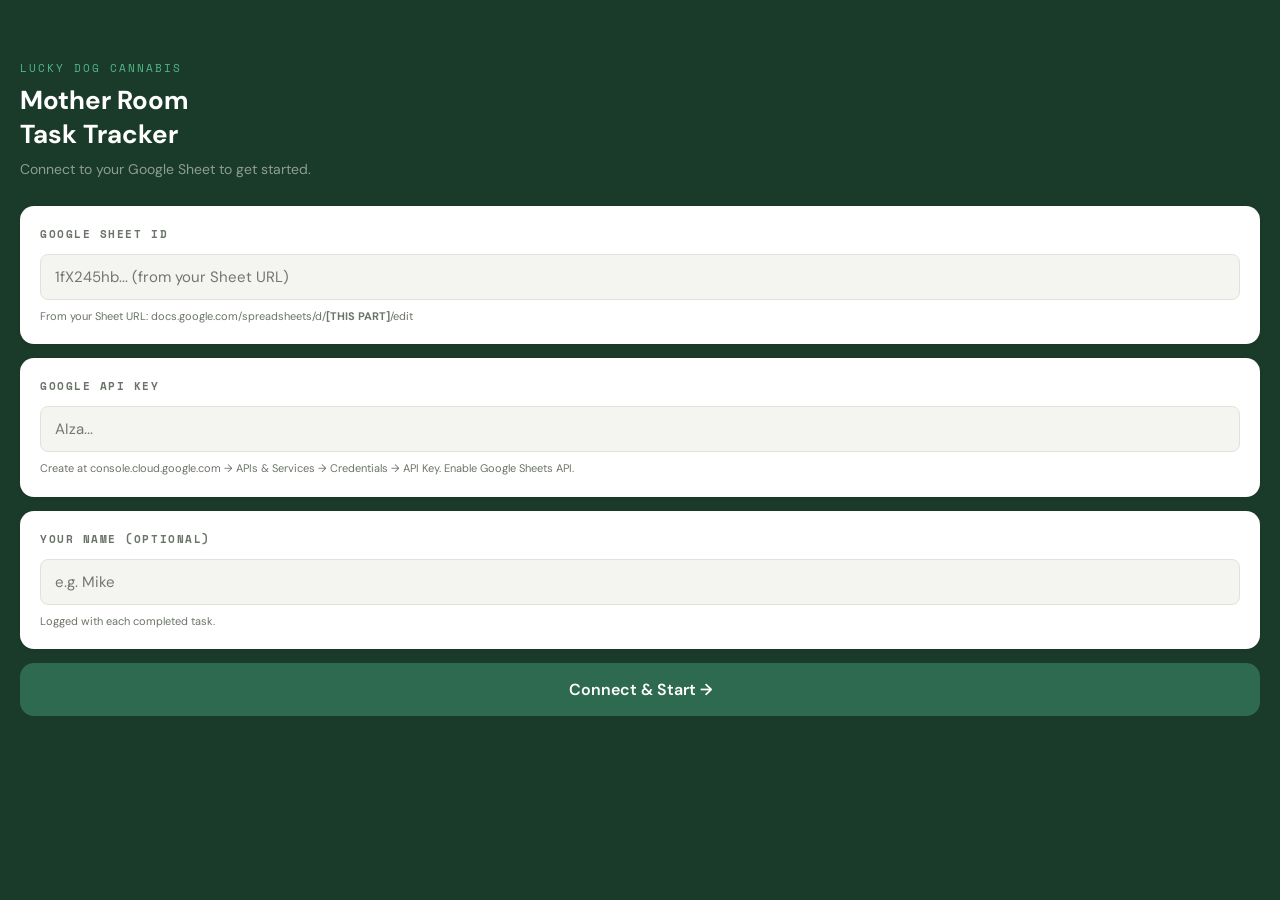
==== lucky_dog_tasks.html @ 485c4fa0 "Add files via upload" ====
<!DOCTYPE html>
<html lang="en">
<head>
<meta charset="UTF-8">
<meta name="viewport" content="width=device-width, initial-scale=1.0, maximum-scale=1.0, user-scalable=no">
<meta name="apple-mobile-web-app-capable" content="yes">
<meta name="apple-mobile-web-app-status-bar-style" content="black-translucent">
<meta name="theme-color" content="#1a3a2a">

  <!-- PWA -->
  <link rel="manifest" href="[data-uri]">
  <meta name="mobile-web-app-capable" content="yes">
  <meta name="apple-mobile-web-app-capable" content="yes">
  <meta name="apple-mobile-web-app-status-bar-style" content="black-translucent">
  <meta name="apple-mobile-web-app-title" content="Lucky Dog">
  <link rel="apple-touch-icon" href="[data-uri]">
  <link rel="icon" type="image/png" href="[data-uri]">
  <title>Lucky Dog — Mother Room</title>
<link href="https://fonts.googleapis.com/css2?family=Space+Mono:wght@400;700&family=DM+Sans:wght@300;400;500;600&display=swap" rel="stylesheet">
<style>
  :root {
    --green:       #2d6a4f;
    --green-dark:  #1a3a2a;
    --green-light: #52b788;
    --green-pale:  #d8f3dc;
    --blue:        #1a5276;
    --blue-light:  #aed6f1;
    --blue-pale:   #d6eaf8;
    --amber:       #f39c12;
    --amber-pale:  #fef9e7;
    --red:         #c0392b;
    --red-pale:    #fdedec;
    --gray:        #f4f5f0;
    --gray-mid:    #c8cdc0;
    --text:        #1c1f1a;
    --text-muted:  #6b7468;
    --white:       #ffffff;
    --radius:      14px;
    --radius-sm:   8px;
  }

  * { box-sizing: border-box; margin: 0; padding: 0; -webkit-tap-highlight-color: transparent; }

  body {
    font-family: 'DM Sans', sans-serif;
    background: var(--green-dark);
    color: var(--text);
    min-height: 100vh;
    overflow-x: hidden;
  }

  /* ── HEADER ── */
  .app-header {
    background: var(--green-dark);
    padding: 52px 20px 20px;
    position: sticky;
    top: 0;
    z-index: 100;
  }

  .app-header h1 {
    font-family: 'Space Mono', monospace;
    font-size: 11px;
    font-weight: 700;
    letter-spacing: 0.18em;
    text-transform: uppercase;
    color: var(--green-light);
    margin-bottom: 4px;
  }

  .app-header .week-label {
    font-size: 22px;
    font-weight: 600;
    color: var(--white);
    line-height: 1.2;
  }

  .header-meta {
    display: flex;
    gap: 10px;
    margin-top: 14px;
    flex-wrap: wrap;
  }

  .badge {
    display: flex;
    align-items: center;
    gap: 6px;
    padding: 6px 12px;
    border-radius: 100px;
    font-size: 12px;
    font-weight: 600;
    font-family: 'Space Mono', monospace;
  }

  .badge-green  { background: rgba(82,183,136,0.18); color: var(--green-light); }
  .badge-amber  { background: rgba(243,156,18,0.18);  color: var(--amber); }
  .badge-red    { background: rgba(192,57,43,0.25);   color: #e74c3c; }
  .badge-blue   { background: rgba(26,82,118,0.3);    color: var(--blue-light); }
  .badge .dot   { width: 7px; height: 7px; border-radius: 50%; background: currentColor; }

  /* ── MAIN SCROLL AREA ── */
  .main {
    background: var(--gray);
    border-radius: 24px 24px 0 0;
    min-height: calc(100vh - 160px);
    padding: 20px 16px 100px;
    margin-top: 4px;
  }

  /* ── SETUP SCREEN ── */
  .setup-screen {
    padding: 24px 0;
  }

  .setup-card {
    background: var(--white);
    border-radius: var(--radius);
    padding: 20px;
    margin-bottom: 14px;
    box-shadow: 0 1px 4px rgba(0,0,0,0.06);
  }

  .setup-card h3 {
    font-size: 11px;
    font-weight: 700;
    letter-spacing: 0.14em;
    text-transform: uppercase;
    color: var(--text-muted);
    margin-bottom: 12px;
    font-family: 'Space Mono', monospace;
  }

  .setup-card input, .setup-card select {
    width: 100%;
    padding: 12px 14px;
    border: 1.5px solid #e0e3dc;
    border-radius: var(--radius-sm);
    font-family: 'DM Sans', sans-serif;
    font-size: 15px;
    color: var(--text);
    background: var(--gray);
    outline: none;
    transition: border-color 0.2s;
  }

  .setup-card input:focus, .setup-card select:focus {
    border-color: var(--green);
    background: var(--white);
  }

  .setup-card .hint {
    font-size: 11px;
    color: var(--text-muted);
    margin-top: 8px;
    line-height: 1.5;
  }

  .btn {
    display: block;
    width: 100%;
    padding: 16px;
    border: none;
    border-radius: var(--radius);
    font-family: 'DM Sans', sans-serif;
    font-size: 16px;
    font-weight: 600;
    cursor: pointer;
    transition: transform 0.1s, opacity 0.2s;
    text-align: center;
  }

  .btn:active { transform: scale(0.97); }
  .btn-green  { background: var(--green); color: var(--white); }
  .btn-outline { background: transparent; color: var(--green); border: 1.5px solid var(--green); }
  .btn-red    { background: var(--red); color: var(--white); }

  /* ── SECTION HEADERS ── */
  .section-hdr {
    display: flex;
    align-items: center;
    gap: 10px;
    padding: 14px 0 10px;
  }

  .section-hdr .section-icon {
    width: 32px; height: 32px;
    border-radius: 8px;
    display: flex; align-items: center; justify-content: center;
    font-size: 16px;
    flex-shrink: 0;
  }

  .section-hdr h2 {
    font-size: 13px;
    font-weight: 700;
    letter-spacing: 0.1em;
    text-transform: uppercase;
    font-family: 'Space Mono', monospace;
  }

  .section-hdr .pallet-tag {
    margin-left: auto;
    font-size: 11px;
    font-weight: 600;
    padding: 4px 10px;
    border-radius: 100px;
    font-family: 'Space Mono', monospace;
    white-space: nowrap;
  }

  /* ── TASK CARDS ── */
  .task-card {
    background: var(--white);
    border-radius: var(--radius);
    margin-bottom: 8px;
    overflow: hidden;
    box-shadow: 0 1px 3px rgba(0,0,0,0.05);
    transition: opacity 0.2s;
  }

  .task-card.done { opacity: 0.5; }

  .task-row {
    display: flex;
    align-items: center;
    padding: 14px 16px;
    gap: 14px;
    cursor: pointer;
    user-select: none;
  }

  .task-check {
    width: 26px; height: 26px;
    border-radius: 50%;
    border: 2px solid var(--gray-mid);
    display: flex; align-items: center; justify-content: center;
    flex-shrink: 0;
    transition: all 0.2s;
    font-size: 14px;
  }

  .task-card.done .task-check {
    background: var(--green);
    border-color: var(--green);
    color: white;
  }

  .task-info { flex: 1; min-width: 0; }

  .task-name {
    font-size: 15px;
    font-weight: 600;
    color: var(--text);
    line-height: 1.3;
  }

  .task-card.done .task-name {
    text-decoration: line-through;
    color: var(--text-muted);
  }

  .task-detail {
    font-size: 12px;
    color: var(--text-muted);
    margin-top: 3px;
    line-height: 1.4;
  }

  .task-expand {
    font-size: 11px;
    color: var(--text-muted);
    flex-shrink: 0;
    transition: transform 0.2s;
  }

  .task-card.expanded .task-expand { transform: rotate(180deg); }

  .task-instructions {
    display: none;
    padding: 0 16px 14px 56px;
    border-top: 1px solid var(--gray);
  }

  .task-card.expanded .task-instructions { display: block; }

  .task-instructions ul {
    list-style: none;
    padding: 0;
  }

  .task-instructions li {
    font-size: 13px;
    color: var(--text);
    line-height: 1.6;
    padding: 4px 0;
    border-bottom: 1px solid var(--gray);
    display: flex;
    gap: 8px;
  }

  .task-instructions li:last-child { border-bottom: none; }
  .task-instructions li::before { content: '→'; color: var(--green); font-weight: 700; flex-shrink: 0; }

  /* ── CONDITIONAL TASK ── */
  .cond-card {
    background: var(--red-pale);
    border: 1.5px solid rgba(192,57,43,0.2);
    border-radius: var(--radius);
    margin-bottom: 8px;
    overflow: hidden;
  }

  .cond-row {
    display: flex;
    align-items: center;
    padding: 12px 16px;
    gap: 12px;
    cursor: pointer;
  }

  .cond-icon { font-size: 18px; flex-shrink: 0; }

  .cond-info { flex: 1; }
  .cond-name { font-size: 14px; font-weight: 600; color: var(--red); }
  .cond-trigger { font-size: 11px; color: var(--text-muted); margin-top: 2px; }

  .cond-instructions {
    display: none;
    padding: 0 16px 12px 16px;
    border-top: 1px solid rgba(192,57,43,0.15);
  }

  .cond-card.expanded .cond-instructions { display: block; }

  .cond-instructions li {
    font-size: 13px;
    color: var(--text);
    padding: 4px 0;
    border-bottom: 1px solid rgba(192,57,43,0.1);
    display: flex;
    gap: 8px;
  }

  .cond-instructions li:last-child { border-bottom: none; }
  .cond-instructions li::before { content: '→'; color: var(--red); font-weight: 700; flex-shrink: 0; }

  /* ── SALT RESET ALERT ── */
  .alert-card {
    border-radius: var(--radius);
    padding: 16px;
    margin-bottom: 14px;
    display: flex;
    gap: 12px;
    align-items: flex-start;
  }

  .alert-red   { background: var(--red-pale); border: 1.5px solid rgba(192,57,43,0.25); }
  .alert-green { background: #d8f3dc; border: 1.5px solid rgba(45,106,79,0.2); }
  .alert-amber { background: var(--amber-pale); border: 1.5px solid rgba(243,156,18,0.3); }

  .alert-icon { font-size: 22px; flex-shrink: 0; margin-top: 1px; }
  .alert-body h4 { font-size: 14px; font-weight: 700; margin-bottom: 4px; }
  .alert-red   .alert-body h4 { color: var(--red); }
  .alert-green .alert-body h4 { color: var(--green); }
  .alert-amber .alert-body h4 { color: var(--amber); }
  .alert-body p { font-size: 13px; color: var(--text-muted); line-height: 1.5; }
  .alert-body .pallet-list { font-family: 'Space Mono', monospace; font-size: 12px; margin-top: 6px; font-weight: 700; }

  /* ── PROGRESS BAR ── */
  .progress-wrap {
    background: rgba(255,255,255,0.12);
    border-radius: 100px;
    height: 4px;
    margin-top: 10px;
    overflow: hidden;
  }

  .progress-bar {
    height: 100%;
    background: var(--green-light);
    border-radius: 100px;
    transition: width 0.4s ease;
  }

  /* ── TABS ── */
  .tab-bar {
    display: flex;
    background: rgba(255,255,255,0.08);
    border-radius: 100px;
    padding: 3px;
    margin-bottom: 16px;
  }

  .tab {
    flex: 1;
    padding: 9px;
    border: none;
    border-radius: 100px;
    font-family: 'DM Sans', sans-serif;
    font-size: 13px;
    font-weight: 600;
    cursor: pointer;
    transition: all 0.2s;
    background: transparent;
    color: var(--text-muted);
    text-align: center;
  }

  .tab.active { background: var(--white); color: var(--text); box-shadow: 0 1px 4px rgba(0,0,0,0.1); }

  /* ── BOTTOM NAV ── */
  .bottom-nav {
    position: fixed;
    bottom: 0;
    left: 0; right: 0;
    background: var(--white);
    border-top: 1px solid #e8ebe4;
    display: flex;
    padding: 10px 0 24px;
    z-index: 200;
  }

  .nav-btn {
    flex: 1;
    display: flex;
    flex-direction: column;
    align-items: center;
    gap: 4px;
    border: none;
    background: transparent;
    cursor: pointer;
    padding: 4px 0;
    color: var(--text-muted);
    font-size: 10px;
    font-family: 'DM Sans', sans-serif;
    font-weight: 500;
    transition: color 0.2s;
  }

  .nav-btn.active { color: var(--green); }
  .nav-btn .nav-icon { font-size: 22px; }

  /* ── SCREENS ── */
  .screen { display: none; }
  .screen.active { display: block; }

  /* ── LOG SCREEN ── */
  .log-entry {
    background: var(--white);
    border-radius: var(--radius);
    padding: 14px 16px;
    margin-bottom: 8px;
    display: flex;
    gap: 12px;
    align-items: center;
  }

  .log-dot { width: 10px; height: 10px; border-radius: 50%; flex-shrink: 0; }
  .log-dot.root    { background: var(--green); }
  .log-dot.prune   { background: var(--blue); }
  .log-dot.salt    { background: var(--red); }
  .log-dot.trich   { background: var(--amber); }

  .log-info { flex: 1; }
  .log-title { font-size: 14px; font-weight: 600; }
  .log-meta  { font-size: 11px; color: var(--text-muted); margin-top: 2px; font-family: 'Space Mono', monospace; }
  .log-time  { font-size: 11px; color: var(--text-muted); font-family: 'Space Mono', monospace; }

  /* ── SETTINGS ── */
  .settings-row {
    background: var(--white);
    border-radius: var(--radius-sm);
    padding: 14px 16px;
    margin-bottom: 2px;
    display: flex;
    align-items: center;
    justify-content: space-between;
  }

  .settings-row label { font-size: 14px; font-weight: 500; }
  .settings-row .settings-val { font-size: 12px; color: var(--text-muted); font-family: 'Space Mono', monospace; max-width: 180px; overflow: hidden; text-overflow: ellipsis; }

  /* ── SHEET SYNC INDICATOR ── */
  .sync-status {
    display: flex;
    align-items: center;
    gap: 6px;
    font-size: 11px;
    color: var(--text-muted);
    padding: 8px 0 0;
    font-family: 'Space Mono', monospace;
  }

  .sync-dot { width: 6px; height: 6px; border-radius: 50%; background: var(--gray-mid); }
  .sync-dot.synced { background: var(--green-light); }
  .sync-dot.syncing { background: var(--amber); animation: pulse 1s infinite; }
  .sync-dot.error   { background: var(--red); }

  @keyframes pulse { 0%,100%{opacity:1} 50%{opacity:0.3} }

  /* ── BLOCK SELECTOR ── */
  .block-selector {
    display: flex;
    gap: 8px;
    margin-bottom: 16px;
  }

  .block-btn {
    flex: 1;
    padding: 12px 0;
    border: 2px solid #e0e3dc;
    border-radius: var(--radius-sm);
    background: var(--white);
    font-family: 'Space Mono', monospace;
    font-size: 15px;
    font-weight: 700;
    cursor: pointer;
    transition: all 0.15s;
    color: var(--text-muted);
    text-align: center;
  }

  .block-btn.active {
    border-color: var(--green);
    background: var(--green);
    color: var(--white);
  }

  .divider {
    height: 1px;
    background: #e8ebe4;
    margin: 16px 0;
  }

  .empty-state {
    text-align: center;
    padding: 40px 20px;
    color: var(--text-muted);
  }

  .empty-state .empty-icon { font-size: 40px; margin-bottom: 12px; }
  .empty-state p { font-size: 14px; line-height: 1.6; }
</style>
</head>
<body>

<!-- ═══════════════════════════════════════════════════ -->
<!-- SETUP SCREEN (shown on first run)                   -->
<!-- ═══════════════════════════════════════════════════ -->
<div id="setupScreen" style="display:none; background:var(--green-dark); min-height:100vh; padding:60px 20px 40px;">
  <div style="margin-bottom:28px;">
    <div style="font-family:'Space Mono',monospace;font-size:11px;letter-spacing:0.18em;color:var(--green-light);text-transform:uppercase;margin-bottom:8px;">Lucky Dog Cannabis</div>
    <div style="font-size:26px;font-weight:700;color:var(--white);line-height:1.3;">Mother Room<br>Task Tracker</div>
    <div style="font-size:14px;color:rgba(255,255,255,0.5);margin-top:8px;">Connect to your Google Sheet to get started.</div>
  </div>

  <div class="setup-card">
    <h3>Google Sheet ID</h3>
    <input type="text" id="sheetId" placeholder="1fX245hb... (from your Sheet URL)" autocomplete="off" autocorrect="off" spellcheck="false">
    <div class="hint">From your Sheet URL: docs.google.com/spreadsheets/d/<strong>[THIS PART]</strong>/edit</div>
  </div>

  <div class="setup-card">
    <h3>Google API Key</h3>
    <input type="password" id="apiKey" placeholder="AIza..." autocomplete="off" autocorrect="off" spellcheck="false">
    <div class="hint">Create at console.cloud.google.com → APIs &amp; Services → Credentials → API Key. Enable Google Sheets API.</div>
  </div>

  <div class="setup-card">
    <h3>Your Name (optional)</h3>
    <input type="text" id="staffName" placeholder="e.g. Mike" autocomplete="off">
    <div class="hint">Logged with each completed task.</div>
  </div>

  <div style="margin-top:8px;">
    <button class="btn btn-green" onclick="saveSetup()">Connect & Start →</button>
    <div id="setupError" style="color:#e74c3c;font-size:13px;margin-top:10px;text-align:center;display:none;"></div>
  </div>
</div>

<!-- ═══════════════════════════════════════════════════ -->
<!-- MAIN APP                                             -->
<!-- ═══════════════════════════════════════════════════ -->
<div id="appScreen" style="display:none;">

  <!-- Header -->
  <div class="app-header">
    <h1>Lucky Dog Cannabis</h1>
    <div class="week-label" id="weekLabel">Loading...</div>
    <div style="display:flex;align-items:center;justify-content:space-between;">
      <div class="header-meta" id="headerMeta"></div>
    </div>
    <div id="syncStatus" class="sync-status">
      <div class="sync-dot" id="syncDot"></div>
      <span id="syncText">Not synced</span>
    </div>
    <div class="progress-wrap">
      <div class="progress-bar" id="progressBar" style="width:0%"></div>
    </div>
  </div>

  <!-- Main content -->
  <div class="main">

    <!-- TASKS SCREEN -->
    <div id="screenTasks" class="screen active">

      <!-- Block selector -->
      <div style="margin-bottom:8px;">
        <div style="font-size:11px;font-weight:700;letter-spacing:0.12em;text-transform:uppercase;color:var(--text-muted);font-family:'Space Mono',monospace;margin-bottom:10px;">Current Block</div>
        <div class="block-selector" id="blockSelector"></div>
      </div>

      <!-- Salt Reset Alert -->
      <div id="saltAlert"></div>

      <!-- Trichoderma Alert -->
      <div id="trichAlert"></div>

      <!-- Tabs: Root / Prune -->
      <div class="tab-bar">
        <button class="tab active" id="tabRoot" onclick="switchTab('root')">🌱 Root</button>
        <button class="tab" id="tabPrune" onclick="switchTab('prune')">✂️ Prune</button>
      </div>

      <!-- Task lists -->
      <div id="rootTasks"></div>
      <div id="pruneTasks" style="display:none;"></div>

    </div>

    <!-- LOG SCREEN -->
    <div id="screenLog" class="screen">
      <div style="font-size:11px;font-weight:700;letter-spacing:0.12em;text-transform:uppercase;color:var(--text-muted);font-family:'Space Mono',monospace;margin-bottom:14px;">Completion Log</div>
      <div id="logList"></div>
    </div>

    <!-- SETTINGS SCREEN -->
    <div id="screenSettings" class="screen">
      <div style="font-size:11px;font-weight:700;letter-spacing:0.12em;text-transform:uppercase;color:var(--text-muted);font-family:'Space Mono',monospace;margin-bottom:14px;">Settings</div>

      <div style="background:var(--white);border-radius:var(--radius);overflow:hidden;margin-bottom:14px;">
        <div class="settings-row" style="border-bottom:1px solid var(--gray);">
          <label>Sheet ID</label>
          <span class="settings-val" id="settingsSheetId">—</span>
        </div>
        <div class="settings-row" style="border-bottom:1px solid var(--gray);">
          <label>Staff Name</label>
          <span class="settings-val" id="settingsName">—</span>
        </div>
        <div class="settings-row">
          <label>Last Sync</label>
          <span class="settings-val" id="settingsLastSync">Never</span>
        </div>
      </div>

      <button class="btn btn-green" onclick="syncFromSheet()" style="margin-bottom:10px;">↻ Sync from Google Sheet</button>
      <button class="btn btn-outline" onclick="resetAll()" style="margin-bottom:10px;">Change Settings</button>
      <button class="btn" onclick="clearWeek()" style="background:#fff;border:1.5px solid #e0e3dc;color:var(--text-muted);">Clear This Week's Checks</button>
    </div>

  </div>

  <!-- Bottom Nav -->
  <div class="bottom-nav">
    <button class="nav-btn active" id="navTasks" onclick="showScreen('tasks')">
      <span class="nav-icon">✅</span>Tasks
    </button>
    <button class="nav-btn" id="navLog" onclick="showScreen('log')">
      <span class="nav-icon">📋</span>Log
    </button>
    <button class="nav-btn" id="navSettings" onclick="showScreen('settings')">
      <span class="nav-icon">⚙️</span>Settings
    </button>
  </div>

</div>

<script>
// ═══════════════════════════════════════════════
// DATA
// ═══════════════════════════════════════════════

const ROOT_TASKS = [
  {
    id: 'root_exterior',
    name: 'Pot Exterior Cleaning',
    detail: 'Wipe/rinse fabric pot outside',
    steps: [
      'Wipe or rinse the outside of the fabric pot',
      'Remove salt deposits (white crust) from sidewalls',
      'Remove any algae buildup — hose exterior thoroughly',
    ]
  },
  {
    id: 'root_aeration',
    name: 'Medium Aeration',
    detail: 'Bamboo probe — 4–6 channels per pot',
    steps: [
      'Insert thin bamboo probe around the edges of the root zone',
      'Create 4–6 vertical air channels per pot — stay near perimeter',
      'Work slowly — do not shred or sever the main root mass',
    ]
  },
  {
    id: 'root_surface',
    name: 'Surface Scrape / Refresh',
    detail: 'Remove top 1–2 cm compacted medium',
    steps: [
      'Lightly remove top 1–2 cm of compacted or crusted medium',
      'Replace with fresh coco-peat blend if needed',
      'Discard scraped material — do not return to pot',
    ]
  },
  {
    id: 'root_ec',
    name: 'Runoff EC Inspection',
    detail: 'Water to runoff, check EC',
    steps: [
      'Water lightly to collect a runoff sample',
      'Check EC with your meter',
      'Log reading in Notes in Pallet_Master',
      'EC above 3.5 consistently → flag for Salt Reset',
    ]
  },
  {
    id: 'root_trich',
    name: 'Trichoderma (if due)',
    detail: 'RootShield WP — every 3–4 weeks',
    steps: [
      'Apply RootShield WP to medium surface or irrigation water',
      'Ensure even coverage across entire pot surface',
      'Apply every 3–4 weeks — alternate with Bacillus drench, not same day',
    ]
  },
  {
    id: 'root_log',
    name: 'Log Last_Root Date',
    detail: 'Enter date in Pallet_Master → Last_Root',
    steps: [
      'Enter today\'s date in Last_Root column in Pallet_Master',
      'Log for every pallet worked today',
    ]
  },
];

const PRUNE_TASKS = [
  {
    id: 'prune_canopy',
    name: 'Canopy Reduction',
    detail: 'Remove 30–40% fan leaves',
    steps: [
      'Remove 30–40% of fan leaves to expose inner nodes',
      'Focus on non-productive and excess shading leaves',
      'Use clean, sharp scissors — wipe blades between plants',
      'Do not over-strip — maintain photosynthetic capacity',
    ]
  },
  {
    id: 'prune_woody',
    name: 'Remove Woody Growth',
    detail: 'Cut lignified/woody branches',
    steps: [
      'Cut away branches that are old, hard, or woody',
      'These will not produce viable clones',
      'Leave only healthy, pliable, actively growing tissue',
      'Dispose of cuttings immediately',
    ]
  },
  {
    id: 'prune_structure',
    name: 'Reset Bonsai Structure',
    detail: '6–12 active tips per plant',
    steps: [
      'Maintain compact bonsai form',
      'Ensure 6–12 primary active tips remain per plant',
      'Step back and assess overall shape before finishing',
    ]
  },
  {
    id: 'prune_interior',
    name: 'Remove Weak Interior Growth',
    detail: 'Downward/crossing/inward shoots',
    steps: [
      'Remove small downward-growing, crossing, or inward shoots',
      'Goal: maximum airflow and light penetration',
      'Remove anything that would not make a strong cut',
    ]
  },
  {
    id: 'prune_debris',
    name: 'Clean Debris',
    detail: 'Remove all fallen leaves from surface',
    steps: [
      'Remove all fallen leaves and plant matter from medium surface',
      'Clear the area around the pot',
      'Discard — do not compost (pest risk)',
    ]
  },
  {
    id: 'prune_log',
    name: 'Log Last_Prune Date',
    detail: 'Enter date in Pallet_Master → Last_Prune',
    steps: [
      'Enter today\'s date in Last_Prune column in Pallet_Master',
      'Log for every pallet worked today',
    ]
  },
];

// ═══════════════════════════════════════════════
// STATE
// ═══════════════════════════════════════════════

let state = {
  sheetId: '',
  apiKey: '',
  staffName: '',
  currentBlock: 1,
  pallets: [],          // [{num, block, lastRoot, lastSurface, lastPrune, lastSalt, daysSinceSalt}]
  checks: {},           // {taskId: {done: bool, timestamp}}
  log: [],              // [{taskId, name, pallets, timestamp, staffName}]
  lastSync: null,
  activeTab: 'root',
  trichWeek: false,
};

function loadState() {
  try {
    const saved = localStorage.getItem('luckydog_state');
    if (saved) {
      const parsed = JSON.parse(saved);
      Object.assign(state, parsed);
    }
  } catch(e) {}
}

function saveState() {
  try {
    localStorage.setItem('luckydog_state', JSON.stringify(state));
  } catch(e) {}
}

// ═══════════════════════════════════════════════
// SETUP
// ═══════════════════════════════════════════════

function saveSetup() {
  const sheetId = document.getElementById('sheetId').value.trim();
  const apiKey  = document.getElementById('apiKey').value.trim();
  const name    = document.getElementById('staffName').value.trim();

  if (!sheetId || !apiKey) {
    document.getElementById('setupError').textContent = 'Sheet ID and API Key are required.';
    document.getElementById('setupError').style.display = 'block';
    return;
  }

  state.sheetId   = sheetId;
  state.apiKey    = apiKey;
  state.staffName = name || 'Staff';
  saveState();
  initApp();
}

// ═══════════════════════════════════════════════
// GOOGLE SHEETS API
// ═══════════════════════════════════════════════

async function fetchSheetRange(range) {
  const url = `https://sheets.googleapis.com/v4/spreadsheets/${state.sheetId}/values/${encodeURIComponent(range)}?key=${state.apiKey}`;
  const res = await fetch(url);
  if (!res.ok) throw new Error(`Sheet API error: ${res.status}`);
  const data = await res.json();
  return data.values || [];
}

async function writeSheetRange(range, values) {
  const url = `https://sheets.googleapis.com/v4/spreadsheets/${state.sheetId}/values/${encodeURIComponent(range)}?valueInputOption=USER_ENTERED&key=${state.apiKey}`;
  const res = await fetch(url, {
    method: 'PUT',
    headers: { 'Content-Type': 'application/json' },
    body: JSON.stringify({ range, majorDimension: 'ROWS', values })
  });
  if (!res.ok) throw new Error(`Write error: ${res.status}`);
  return res.json();
}

async function syncFromSheet() {
  setSyncStatus('syncing', 'Syncing...');
  try {
    // Fetch This_Week!C1 for current block
    const blockData = await fetchSheetRange('This_Week!C1');
    if (blockData.length && blockData[0].length) {
      state.currentBlock = parseInt(blockData[0][0]) || 1;
    }

    // Fetch Pallet_Master A2:H26 (pallet, block, room, lastRoot, lastSurface, lastPrune, lastSalt, daysSince)
    const pmData = await fetchSheetRange('Pallet_Master!A2:H26');
    state.pallets = pmData
      .filter(row => row[0])
      .map(row => ({
        num:          parseInt(row[0]) || 0,
        block:        parseInt(row[1]) || 0,
        room:         row[2] || '',
        lastRoot:     row[3] || '',
        lastSurface:  row[4] || '',
        lastPrune:    row[5] || '',
        lastSalt:     row[6] || '',
        daysSinceSalt: row[7] ? parseInt(row[7]) : null,
      }));

    state.lastSync = new Date().toISOString();
    saveState();
    setSyncStatus('synced', 'Synced ' + formatTime(new Date()));
    renderApp();
  } catch(err) {
    setSyncStatus('error', 'Sync failed — check API key');
    console.error(err);
  }
}

async function logCompletionToSheet(taskId, taskName, palletNums) {
  if (!state.sheetId || !state.apiKey) return;

  const today = formatDateForSheet(new Date());
  const colMap = {
    'root_log':  'D', // Last_Root
    'prune_log': 'F', // Last_Prune
  };

  if (!colMap[taskId]) return; // only log actual date tasks

  const col = colMap[taskId];
  setSyncStatus('syncing', 'Writing to sheet...');

  try {
    for (const pNum of palletNums) {
      const pallet = state.pallets.find(p => p.num === pNum);
      if (!pallet) continue;
      const rowIndex = state.pallets.indexOf(pallet);
      const sheetRow = rowIndex + 2; // 1-indexed + header
      await writeSheetRange(`Pallet_Master!${col}${sheetRow}`, [[today]]);
    }
    setSyncStatus('synced', 'Written ' + formatTime(new Date()));
  } catch(err) {
    setSyncStatus('error', 'Write failed');
    console.error(err);
  }
}

// ═══════════════════════════════════════════════
// RENDER
// ═══════════════════════════════════════════════

function renderApp() {
  // Week label
  const now = new Date();
  document.getElementById('weekLabel').textContent = 'Week of ' + now.toLocaleDateString('en-US', {month:'long', day:'numeric', year:'numeric'});

  // Trich check: every 4 weeks by week number
  state.trichWeek = (getWeekNumber(now) % 4 === 0);

  // Header badges
  const rootPallets  = state.pallets.filter(p => p.block === state.currentBlock);
  const pruneBlock   = state.currentBlock === 5 ? 1 : state.currentBlock + 1;
  const prunePallets = state.pallets.filter(p => p.block === pruneBlock);
  const saltDue      = state.pallets.filter(p => p.daysSinceSalt !== null && p.daysSinceSalt >= 35);

  const meta = document.getElementById('headerMeta');
  meta.innerHTML = `
    <div class="badge badge-green"><div class="dot"></div>Block ${state.currentBlock}</div>
    ${state.trichWeek ? '<div class="badge badge-amber"><div class="dot"></div>Trich Week</div>' : ''}
    ${saltDue.length > 0 ? `<div class="badge badge-red"><div class="dot"></div>${saltDue.length} Salt Due</div>` : ''}
  `;

  // Block selector
  const bs = document.getElementById('blockSelector');
  bs.innerHTML = [1,2,3,4,5].map(b => `
    <button class="block-btn ${b === state.currentBlock ? 'active' : ''}" onclick="setBlock(${b})">${b}</button>
  `).join('');

  // Salt alert
  const saltEl = document.getElementById('saltAlert');
  if (saltDue.length > 0) {
    saltEl.innerHTML = `
      <div class="alert-card alert-red">
        <div class="alert-icon">⚠️</div>
        <div class="alert-body">
          <h4>Salt Reset Due</h4>
          <p>These pallets are 35+ days since last reset:</p>
          <div class="pallet-list">Pallets: ${saltDue.map(p=>p.num).join(', ')}</div>
          <p style="margin-top:6px;">Flush 1.0–1.5x vol at 0.5–0.8 EC, pH corrected. 10–15% runoff.</p>
        </div>
      </div>`;
  } else {
    saltEl.innerHTML = `
      <div class="alert-card alert-green">
        <div class="alert-icon">✅</div>
        <div class="alert-body"><h4>Salt Reset — All Current</h4><p>No pallets overdue.</p></div>
      </div>`;
  }

  // Trich alert
  const trichEl = document.getElementById('trichAlert');
  if (state.trichWeek) {
    trichEl.innerHTML = `
      <div class="alert-card alert-amber">
        <div class="alert-icon">🍄</div>
        <div class="alert-body">
          <h4>Trichoderma This Week</h4>
          <p>Apply RootShield WP or equivalent. Alternate with Bacillus drench — not same day.</p>
        </div>
      </div>`;
  } else {
    trichEl.innerHTML = '';
  }

  // Task lists
  renderTaskList('rootTasks',  ROOT_TASKS,  rootPallets,  'root');
  renderTaskList('pruneTasks', PRUNE_TASKS, prunePallets, 'prune');

  // Progress
  updateProgress();

  // Settings
  document.getElementById('settingsSheetId').textContent = state.sheetId ? state.sheetId.substring(0,20)+'...' : '—';
  document.getElementById('settingsName').textContent = state.staffName || '—';
  document.getElementById('settingsLastSync').textContent = state.lastSync ? formatTime(new Date(state.lastSync)) : 'Never';

  // Log
  renderLog();
}

function renderTaskList(containerId, tasks, pallets, prefix) {
  const el = document.getElementById(containerId);
  const palletNums = pallets.map(p => p.num);
  const palletLabel = palletNums.length ? `Pallets: ${palletNums.join(', ')}` : 'No pallets — check block';

  el.innerHTML = `
    <div style="font-size:12px;font-weight:600;color:var(--text-muted);font-family:'Space Mono',monospace;padding:4px 0 12px;">
      ${palletLabel}
    </div>
  ` + tasks.map(task => {
    const done = state.checks[task.id]?.done || false;
    return `
      <div class="task-card ${done ? 'done' : ''}" id="card_${task.id}">
        <div class="task-row" onclick="toggleExpand('${task.id}')">
          <div class="task-check" onclick="toggleCheck(event, '${task.id}', ${JSON.stringify(palletNums).replace(/"/g,"'")})">
            ${done ? '✓' : ''}
          </div>
          <div class="task-info">
            <div class="task-name">${task.name}</div>
            <div class="task-detail">${task.detail}</div>
          </div>
          <div class="task-expand">▾</div>
        </div>
        <div class="task-instructions">
          <ul>${task.steps.map(s => `<li>${s}</li>`).join('')}</ul>
        </div>
      </div>`;
  }).join('');
}

function renderLog() {
  const el = document.getElementById('logList');
  if (!state.log.length) {
    el.innerHTML = `<div class="empty-state"><div class="empty-icon">📋</div><p>No tasks logged yet this session.</p></div>`;
    return;
  }
  const reversed = [...state.log].reverse();
  el.innerHTML = reversed.map(entry => {
    const dotClass = entry.taskId.startsWith('root') ? 'root' : entry.taskId.startsWith('prune') ? 'prune' : entry.taskId.includes('salt') ? 'salt' : 'trich';
    return `
      <div class="log-entry">
        <div class="log-dot ${dotClass}"></div>
        <div class="log-info">
          <div class="log-title">${entry.name}</div>
          <div class="log-meta">${entry.pallets.length ? 'Pallets: '+entry.pallets.join(', ') : ''} ${entry.staffName ? '· '+entry.staffName : ''}</div>
        </div>
        <div class="log-time">${formatTime(new Date(entry.timestamp))}</div>
      </div>`;
  }).join('');
}

// ═══════════════════════════════════════════════
// INTERACTIONS
// ═══════════════════════════════════════════════

function toggleCheck(event, taskId, palletNums) {
  event.stopPropagation();
  const wasDone = state.checks[taskId]?.done || false;
  const nowDone = !wasDone;

  state.checks[taskId] = { done: nowDone, timestamp: new Date().toISOString() };

  if (nowDone) {
    const task = [...ROOT_TASKS, ...PRUNE_TASKS].find(t => t.id === taskId);
    state.log.push({
      taskId,
      name: task?.name || taskId,
      pallets: palletNums,
      timestamp: new Date().toISOString(),
      staffName: state.staffName,
    });
    if (['root_log','prune_log'].includes(taskId)) {
      logCompletionToSheet(taskId, task?.name, palletNums);
    }
  }

  saveState();
  renderApp();

  // Keep current tab
  if (state.activeTab === 'prune') {
    document.getElementById('rootTasks').style.display = 'none';
    document.getElementById('pruneTasks').style.display = 'block';
  }
}

function toggleExpand(taskId) {
  const card = document.getElementById('card_' + taskId);
  if (card) card.classList.toggle('expanded');
}

function switchTab(tab) {
  state.activeTab = tab;
  document.getElementById('tabRoot').classList.toggle('active', tab === 'root');
  document.getElementById('tabPrune').classList.toggle('active', tab === 'prune');
  document.getElementById('rootTasks').style.display  = tab === 'root'  ? 'block' : 'none';
  document.getElementById('pruneTasks').style.display = tab === 'prune' ? 'block' : 'none';
}

function setBlock(num) {
  state.currentBlock = num;
  saveState();
  renderApp();
}

function showScreen(name) {
  ['Tasks','Log','Settings'].forEach(s => {
    document.getElementById('screen'+s).classList.toggle('active', s.toLowerCase() === name);
    document.getElementById('nav'+s).classList.toggle('active', s.toLowerCase() === name);
  });
  if (name === 'log') renderLog();
}

function updateProgress() {
  const allTasks = [...ROOT_TASKS, ...PRUNE_TASKS];
  const done = allTasks.filter(t => state.checks[t.id]?.done).length;
  const pct = Math.round((done / allTasks.length) * 100);
  document.getElementById('progressBar').style.width = pct + '%';
}

function clearWeek() {
  if (confirm('Clear all task checks for this week?')) {
    state.checks = {};
    state.log = [];
    saveState();
    renderApp();
  }
}

function resetAll() {
  if (confirm('Reset all settings and data?')) {
    localStorage.removeItem('luckydog_state');
    location.reload();
  }
}

// ═══════════════════════════════════════════════
// UTILS
// ═══════════════════════════════════════════════

function setSyncStatus(status, text) {
  const dot  = document.getElementById('syncDot');
  const label = document.getElementById('syncText');
  dot.className = 'sync-dot ' + status;
  label.textContent = text;
}

function getWeekNumber(d) {
  const onejan = new Date(d.getFullYear(), 0, 1);
  return Math.ceil((((d - onejan) / 86400000) + onejan.getDay() + 1) / 7);
}

function formatTime(d) {
  return d.toLocaleTimeString('en-US', {hour:'numeric', minute:'2-digit', hour12:true});
}

function formatDateForSheet(d) {
  return `${d.getMonth()+1}/${d.getDate()}/${d.getFullYear()}`;
}

// ═══════════════════════════════════════════════
// INIT
// ═══════════════════════════════════════════════

function initApp() {
  document.getElementById('setupScreen').style.display = 'none';
  document.getElementById('appScreen').style.display = 'block';
  setSyncStatus('syncing', 'Connecting...');
  syncFromSheet().catch(() => {
    // If sync fails, still show app with any cached data
    if (state.pallets.length === 0) {
      // Generate default 25 pallets
      state.pallets = Array.from({length:25}, (_,i) => ({
        num: i+1, block: Math.ceil((i+1)/5),
        lastRoot:'', lastSurface:'', lastPrune:'', lastSalt:'', daysSinceSalt: null
      }));
    }
    setSyncStatus('error', 'Using cached data');
    renderApp();
  });
}

// Boot
loadState();
if (state.sheetId && state.apiKey) {
  initApp();
} else {
  document.getElementById('setupScreen').style.display = 'block';
}
</script>

<script>
if ('serviceWorker' in navigator) {
  const swBlob = new Blob([atob('[base64]')], {type: 'application/javascript'});
  const swUrl  = URL.createObjectURL(swBlob);
  navigator.serviceWorker.register(swUrl).then(reg => {
    console.log('SW registered');
  }).catch(err => {
    console.log('SW registration failed (blob SW only works on some browsers):', err);
  });
}
</script>
</body>
</html>
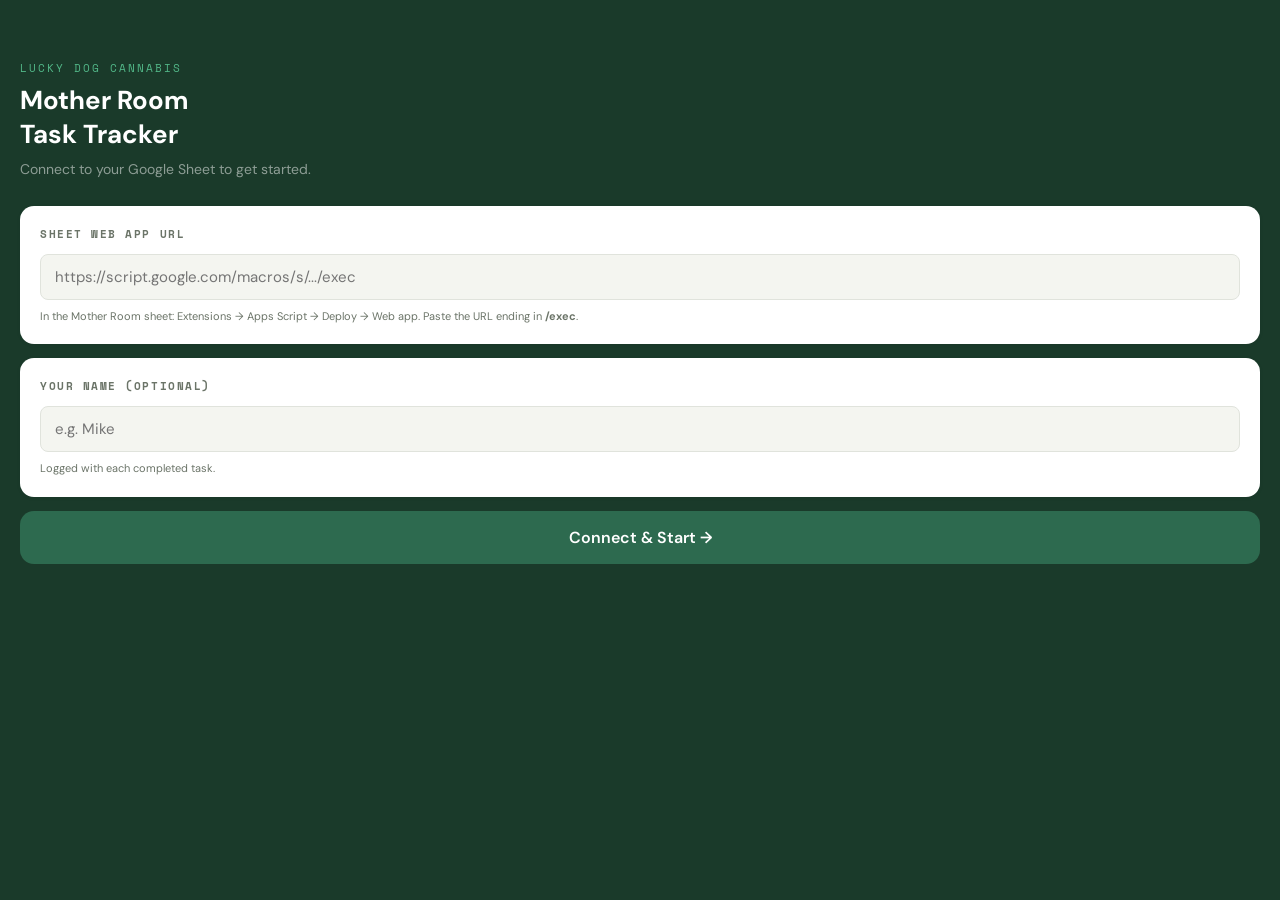
==== commit 2ce1f486: "Connect tracker to sheet through Apps Script web app Replaces the Sheet ID + API key setup with a si" ====
--- a/lucky_dog_tasks.html
+++ b/lucky_dog_tasks.html
@@ -556,15 +556,9 @@
   </div>
 
   <div class="setup-card">
-    <h3>Google Sheet ID</h3>
-    <input type="text" id="sheetId" placeholder="1fX245hb... (from your Sheet URL)" autocomplete="off" autocorrect="off" spellcheck="false">
-    <div class="hint">From your Sheet URL: docs.google.com/spreadsheets/d/<strong>[THIS PART]</strong>/edit</div>
-  </div>
-
-  <div class="setup-card">
-    <h3>Google API Key</h3>
-    <input type="password" id="apiKey" placeholder="AIza..." autocomplete="off" autocorrect="off" spellcheck="false">
-    <div class="hint">Create at console.cloud.google.com → APIs &amp; Services → Credentials → API Key. Enable Google Sheets API.</div>
+    <h3>Sheet Web App URL</h3>
+    <input type="url" id="scriptUrl" placeholder="https://script.google.com/macros/s/.../exec" autocomplete="off" autocorrect="off" spellcheck="false">
+    <div class="hint">In the Mother Room sheet: Extensions → Apps Script → Deploy → Web app. Paste the URL ending in <strong>/exec</strong>.</div>
   </div>
 
   <div class="setup-card">
@@ -642,7 +636,7 @@
 
       <div style="background:var(--white);border-radius:var(--radius);overflow:hidden;margin-bottom:14px;">
         <div class="settings-row" style="border-bottom:1px solid var(--gray);">
-          <label>Sheet ID</label>
+          <label>Web App URL</label>
           <span class="settings-val" id="settingsSheetId">—</span>
         </div>
         <div class="settings-row" style="border-bottom:1px solid var(--gray);">
@@ -814,8 +808,7 @@
 // ═══════════════════════════════════════════════
 
 let state = {
-  sheetId: '',
-  apiKey: '',
+  scriptUrl: '',
   staffName: '',
   currentBlock: 1,
   pallets: [],          // [{num, block, lastRoot, lastSurface, lastPrune, lastSalt, daysSinceSalt}]
@@ -847,18 +840,16 @@
 // ═══════════════════════════════════════════════
 
 function saveSetup() {
-  const sheetId = document.getElementById('sheetId').value.trim();
-  const apiKey  = document.getElementById('apiKey').value.trim();
-  const name    = document.getElementById('staffName').value.trim();
-
-  if (!sheetId || !apiKey) {
-    document.getElementById('setupError').textContent = 'Sheet ID and API Key are required.';
+  const scriptUrl = document.getElementById('scriptUrl').value.trim();
+  const name      = document.getElementById('staffName').value.trim();
+
+  if (!/^https:\/\/script\.google\.com\/.+\/exec$/.test(scriptUrl)) {
+    document.getElementById('setupError').textContent = 'Paste the Web App URL from Apps Script (starts with https://script.google.com and ends in /exec).';
     document.getElementById('setupError').style.display = 'block';
     return;
   }
 
-  state.sheetId   = sheetId;
-  state.apiKey    = apiKey;
+  state.scriptUrl = scriptUrl;
   state.staffName = name || 'Staff';
   saveState();
   initApp();
@@ -868,82 +859,51 @@
 // GOOGLE SHEETS API
 // ═══════════════════════════════════════════════
 
-async function fetchSheetRange(range) {
-  const url = `https://sheets.googleapis.com/v4/spreadsheets/${state.sheetId}/values/${encodeURIComponent(range)}?key=${state.apiKey}`;
-  const res = await fetch(url);
-  if (!res.ok) throw new Error(`Sheet API error: ${res.status}`);
-  const data = await res.json();
-  return data.values || [];
-}
-
-async function writeSheetRange(range, values) {
-  const url = `https://sheets.googleapis.com/v4/spreadsheets/${state.sheetId}/values/${encodeURIComponent(range)}?valueInputOption=USER_ENTERED&key=${state.apiKey}`;
-  const res = await fetch(url, {
-    method: 'PUT',
-    headers: { 'Content-Type': 'application/json' },
-    body: JSON.stringify({ range, majorDimension: 'ROWS', values })
-  });
-  if (!res.ok) throw new Error(`Write error: ${res.status}`);
-  return res.json();
-}
+// Reads and writes go through the Apps Script web app bound to the sheet
+// (see apps_script.gs). It runs as the sheet owner, so no API key is needed
+// and the sheet can stay private.
 
 async function syncFromSheet() {
   setSyncStatus('syncing', 'Syncing...');
   try {
-    // Fetch This_Week!C1 for current block
-    const blockData = await fetchSheetRange('This_Week!C1');
-    if (blockData.length && blockData[0].length) {
-      state.currentBlock = parseInt(blockData[0][0]) || 1;
-    }
-
-    // Fetch Pallet_Master A2:H26 (pallet, block, room, lastRoot, lastSurface, lastPrune, lastSalt, daysSince)
-    const pmData = await fetchSheetRange('Pallet_Master!A2:H26');
-    state.pallets = pmData
-      .filter(row => row[0])
-      .map(row => ({
-        num:          parseInt(row[0]) || 0,
-        block:        parseInt(row[1]) || 0,
-        room:         row[2] || '',
-        lastRoot:     row[3] || '',
-        lastSurface:  row[4] || '',
-        lastPrune:    row[5] || '',
-        lastSalt:     row[6] || '',
-        daysSinceSalt: row[7] ? parseInt(row[7]) : null,
-      }));
+    const res = await fetch(state.scriptUrl);
+    if (!res.ok) throw new Error(`Sync error: ${res.status}`);
+    const data = await res.json();
+    if (!data.ok) throw new Error(data.error || 'Sync error');
+
+    state.currentBlock = parseInt(data.block) || 1;
+    state.pallets = data.pallets;
 
     state.lastSync = new Date().toISOString();
     saveState();
     setSyncStatus('synced', 'Synced ' + formatTime(new Date()));
     renderApp();
   } catch(err) {
-    setSyncStatus('error', 'Sync failed — check API key');
+    setSyncStatus('error', 'Sync failed — check Web App URL');
     console.error(err);
+    throw err;
   }
 }
 
 async function logCompletionToSheet(taskId, taskName, palletNums) {
-  if (!state.sheetId || !state.apiKey) return;
-
-  const today = formatDateForSheet(new Date());
-  const colMap = {
-    'root_log':  'D', // Last_Root
-    'prune_log': 'F', // Last_Prune
-  };
-
-  if (!colMap[taskId]) return; // only log actual date tasks
-
-  const col = colMap[taskId];
+  if (!state.scriptUrl) return;
+  if (!['root_log', 'prune_log'].includes(taskId)) return; // only log actual date tasks
+
   setSyncStatus('syncing', 'Writing to sheet...');
 
   try {
-    for (const pNum of palletNums) {
-      const pallet = state.pallets.find(p => p.num === pNum);
-      if (!pallet) continue;
-      const rowIndex = state.pallets.indexOf(pallet);
-      const sheetRow = rowIndex + 2; // 1-indexed + header
-      await writeSheetRange(`Pallet_Master!${col}${sheetRow}`, [[today]]);
-    }
+    // text/plain keeps this a "simple" request so Apps Script doesn't need a CORS preflight
+    const res = await fetch(state.scriptUrl, {
+      method: 'POST',
+      headers: { 'Content-Type': 'text/plain;charset=utf-8' },
+      body: JSON.stringify({ taskId, pallets: palletNums, staff: state.staffName }),
+    });
+    if (!res.ok) throw new Error(`Write error: ${res.status}`);
+    const data = await res.json();
+    if (!data.ok) throw new Error(data.error || 'Write error');
+
     setSyncStatus('synced', 'Written ' + formatTime(new Date()));
+    syncFromSheet().catch(() => {}); // pull the new dates back in
   } catch(err) {
     setSyncStatus('error', 'Write failed');
     console.error(err);
@@ -1025,7 +985,7 @@
   updateProgress();
 
   // Settings
-  document.getElementById('settingsSheetId').textContent = state.sheetId ? state.sheetId.substring(0,20)+'...' : '—';
+  document.getElementById('settingsSheetId').textContent = state.scriptUrl ? '…' + state.scriptUrl.slice(-24) : '—';
   document.getElementById('settingsName').textContent = state.staffName || '—';
   document.getElementById('settingsLastSync').textContent = state.lastSync ? formatTime(new Date(state.lastSync)) : 'Never';
 
@@ -1189,10 +1149,6 @@
   return d.toLocaleTimeString('en-US', {hour:'numeric', minute:'2-digit', hour12:true});
 }
 
-function formatDateForSheet(d) {
-  return `${d.getMonth()+1}/${d.getDate()}/${d.getFullYear()}`;
-}
-
 // ═══════════════════════════════════════════════
 // INIT
 // ═══════════════════════════════════════════════
@@ -1217,7 +1173,7 @@
 
 // Boot
 loadState();
-if (state.sheetId && state.apiKey) {
+if (state.scriptUrl) {
   initApp();
 } else {
   document.getElementById('setupScreen').style.display = 'block';
